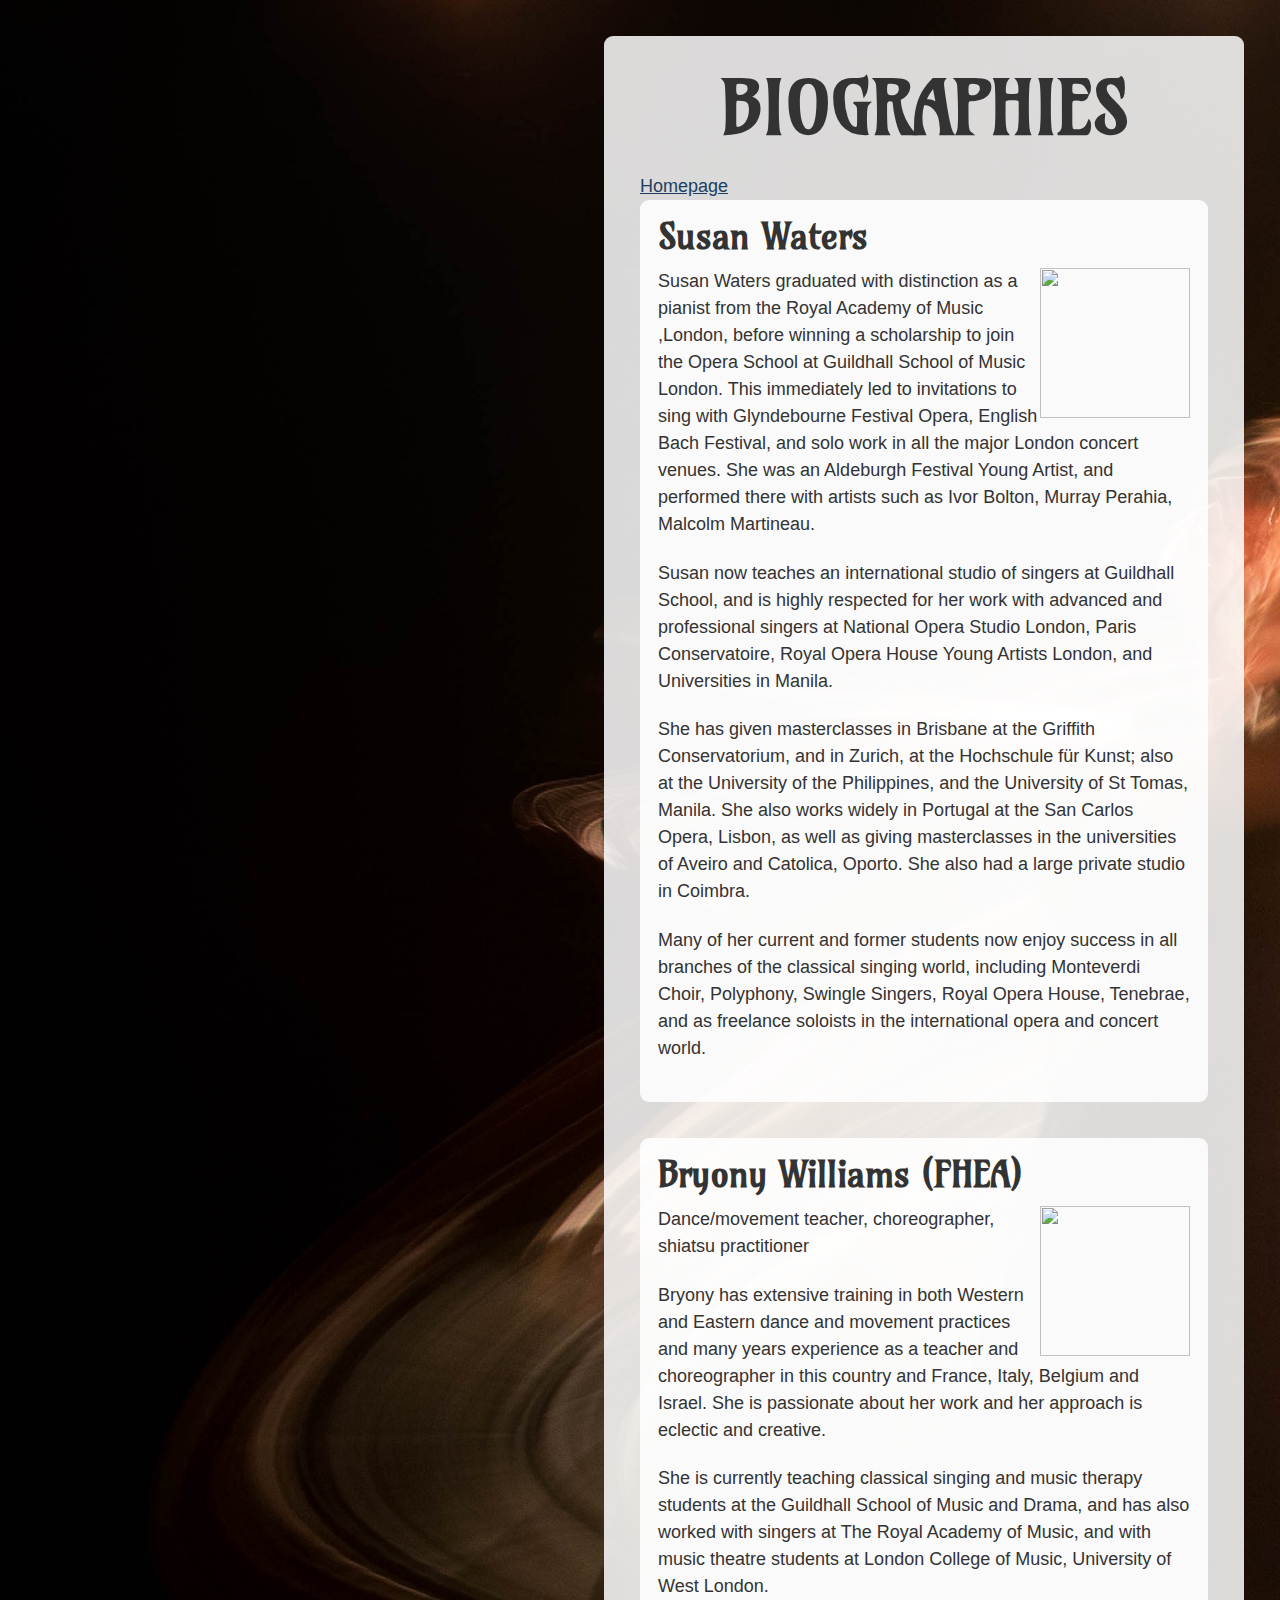
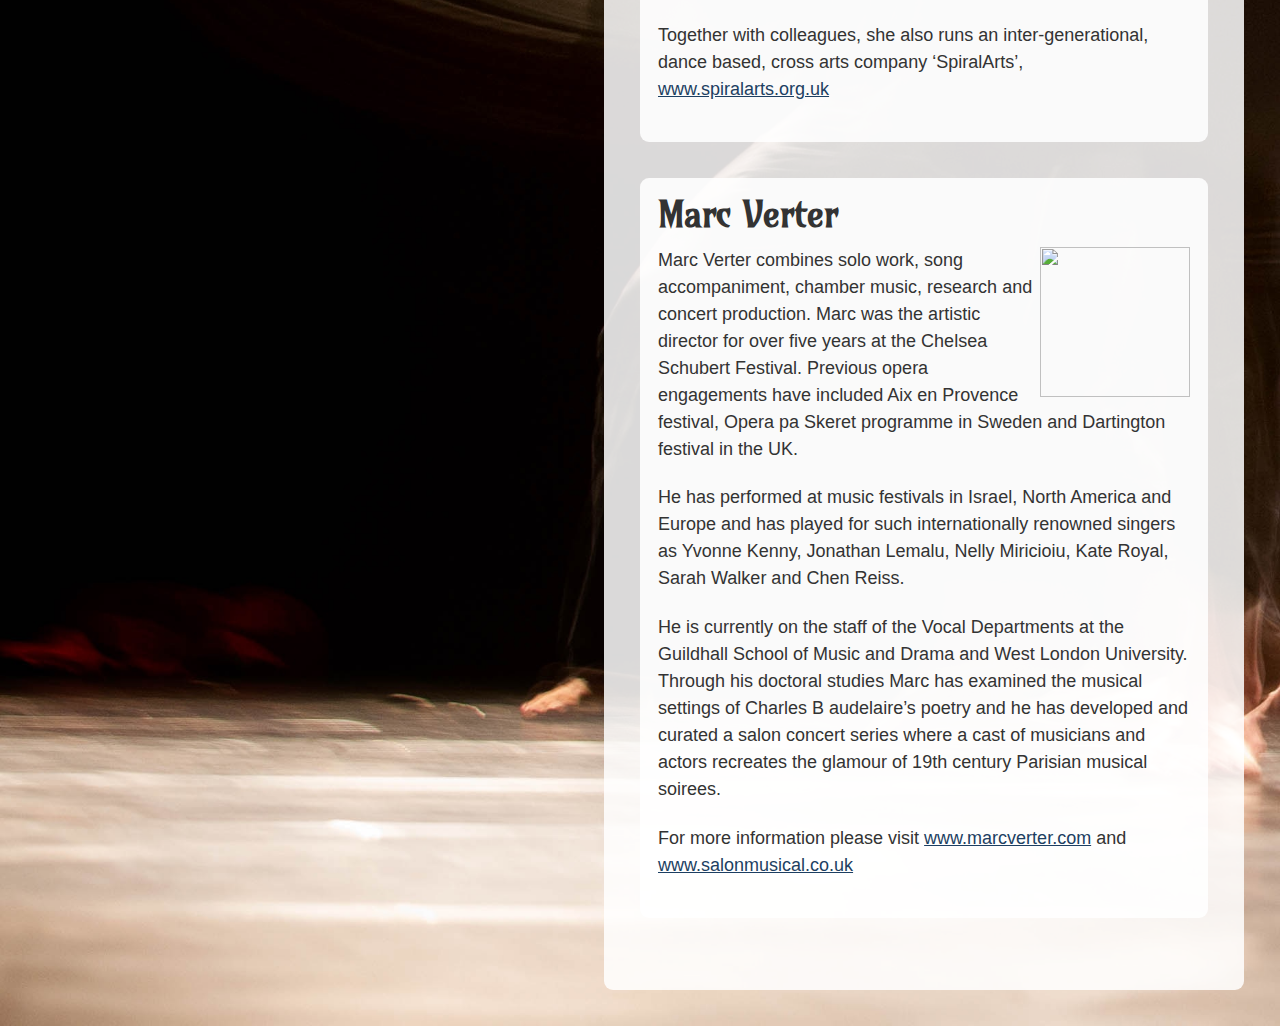
==== bios.html @ b61ed60d "Added bios page" ====
<!DOCTYPE html>
<html lang="en">
<head>
    <meta charset="UTF-8">
    <meta name="viewport" content="width=device-width, initial-scale=1.0">
    <meta http-equiv="X-UA-Compatible" content="ie=edge">
    <title>Voices in Motion</title>
    <link rel="stylesheet" href="styles.css">
    <link rel="stylesheet" href="https://cdnjs.cloudflare.com/ajax/libs/animate.css/3.7.2/animate.min.css">
    <link href="https://fonts.googleapis.com/css?family=Amarante&display=swap" rel="stylesheet">
</head>
<body>

    <div class="hero"></div> 

    <div class="wrap">

        <!-- <div class="hero"></div> -->

        <div class="invite">

        <h1 class="animated fadeInDown">BIOGRAPHIES</h1>

        <a href="index.html">Homepage</a>

        <div class="bio">
            <h2>Susan Waters</h2>
            <img src="#" width="150" height="150" class="float--right">
            <p>Susan Waters graduated with distinction as a pianist from  the Royal Academy of Music ,London, before winning a scholarship to join the Opera School at Guildhall School of Music London. This immediately led to invitations to sing with Glyndebourne Festival Opera, English Bach Festival, and solo work in all the major London concert venues. She was an Aldeburgh Festival Young Artist, and performed there with artists such as Ivor Bolton, Murray Perahia, Malcolm Martineau.</p>
            <p>Susan now teaches an international studio of singers at Guildhall School, and is highly respected for her work with advanced and professional singers  at National Opera Studio London, Paris Conservatoire, Royal Opera House Young Artists London, and Universities in Manila.</p>

            <p>She has given masterclasses in Brisbane at the Griffith Conservatorium, and in Zurich, at the Hochschule für Kunst; also at the University of the Philippines, and the  University of St Tomas, Manila. She also works widely in Portugal at the San Carlos Opera, Lisbon, as well as giving masterclasses in the universities of Aveiro and Catolica, Oporto. She also had a large private studio in Coimbra.</p>

            <p>Many of her current and former students now enjoy success in all branches of the classical singing world, including Monteverdi Choir, Polyphony, Swingle Singers, Royal Opera House, Tenebrae, and as freelance soloists in the international opera and concert world.
            </p>
        </div>

                <div class="bio">
            <h2>Bryony Williams (FHEA)</h2>
            <img src="#" width="150" height="150" class="float--right">
            <p>Dance/movement teacher, choreographer, shiatsu practitioner</p>

            <p>Bryony has extensive training in both Western and Eastern dance and movement practices and many years experience as a teacher and choreographer in this country and France, Italy, Belgium and Israel. She is passionate about her work and her approach is eclectic and creative.</p>
            <p>She is currently teaching classical singing and music therapy students at the Guildhall School of Music and Drama, and has also worked with singers at The Royal Academy of Music, and with music theatre students at London College of Music, University of West London.</p>
            <p>Together with colleagues, she also runs an inter-generational, dance based, cross arts company ‘SpiralArts’, <a href="www.spiralarts.org.uk">www.spiralarts.org.uk</a></p>
        </div>

        <div class="bio">
            <h2>Marc Verter</h2>
            <img src="#" width="150" height="150" class="float--right">
            <p>Marc Verter combines solo work, song accompaniment, chamber music, research and concert production. Marc was the
            artistic director for over five years at the Chelsea Schubert Festival. Previous opera engagements have included Aix en
            Provence festival, Opera pa Skeret programme in Sweden and Dartington festival in the UK.</p>
            <p>He has performed at music
            festivals in Israel, North America and Europe and has played for such internationally renowned singers as Yvonne Kenny,
            Jonathan Lemalu, Nelly Miricioiu, Kate Royal, Sarah Walker and Chen Reiss.</p>
            <p>He is currently on the staff of the Vocal
            Departments at the Guildhall School of Music and Drama and West London University. Through his doctoral studies Marc has
            examined the musical settings of Charles B audelaire’s poetry and he has developed and curated a salon concert series
            where a cast of musicians and actors recreates the glamour of 19th century Parisian musical soirees.</p>
            <p>For more
            information please visit <a href="www.marcverter.com">www.marcverter.com</a> and <a href="www.salonmusical.co.uk">www.salonmusical.co.uk</a></p>
        </div>

        </div>

</div>
    
</body>
</html>
---- styles.css ----
/* Reset shizz - cheers @hankchizljaw */

/* Box sizing rules */
*,
*::before,
*::after {
  box-sizing: border-box;
}

/* Remove default padding */
ul[class],
ol[class] {
  padding: 0;
}

/* Remove default margin */
body,
h1,
h2,
h3,
h4,
p,
ul[class],
ol[class],
li,
figure,
figcaption,
blockquote,
dl,
dd {
  margin: 0;
}

/* Set core body defaults */
body {
  min-height: 100vh;
  scroll-behavior: smooth;
  text-rendering: optimizeSpeed;
  line-height: 1.5;
  font-size: 18px;
}

/* Remove list styles on ul, ol elements with a class attribute */
ul[class],
ol[class] {
  list-style: none;
}

/* A elements that don't have a class get default styles */
a:not([class]) {
  text-decoration-skip-ink: auto;
}

/* Make images easier to work with */
img {
  max-width: 100%;
  display: block;
}

/* Natural flow and rhythm in articles by default */
article > * + * {
  margin-top: 1em;
}

/* Inherit fonts for inputs and buttons */
input,
button,
textarea,
select {
  font: inherit;
}

/* Remove all animations and transitions for people that prefer not to see them */
@media (prefers-reduced-motion: reduce) {
  * {
    animation-duration: 0.01ms !important;
    animation-iteration-count: 1 !important;
    transition-duration: 0.01ms !important;
    scroll-behavior: auto !important;
  }
}

/* End of reset */

body {
    font-family: -apple-system, BlinkMacSystemFont, "Segoe UI", Roboto, Helvetica, Arial, sans-serif, "Apple Color Emoji", "Segoe UI Emoji", "Segoe UI Symbol";
    color: #333;
    background: #000 url("img/ahmad-odeh-KHipnBn7sdY-unsplash.jpg");
    background-size: cover;
}

.wrap {
    display: flex;
    align-items: center;
    justify-content: flex-end;
}

/* .hero {
    background-image: url("img/ahmad-odeh-TK_WT3dl2tw-unsplash.jpg");
    background-size: cover;
    min-height: 50vh;
} */

.invite {
    width: 50vw;
    background: rgba(255,255,255,.85);
    border-radius: 9px;
    margin: 2em ;
    padding: 2em;
}

@media (max-width: 1200px) { 
  .invite {
    width: 98vw;
}
 }

 .bio {
   background: rgba(255,255,255,.85);
   padding: 1em;
   border-radius: 9px;
   margin-bottom: 2em;
 }
.invite h1 {
    font-family: "Amarante", -apple-system, BlinkMacSystemFont, "Segoe UI", Roboto, Helvetica, Arial, sans-serif, "Apple Color Emoji", "Segoe UI Emoji", "Segoe UI Symbol";
    font-size: 4em;
    text-align: center;
    margin-bottom: .4em;
    line-height: 1;
}

.invite h2 {
    font-family: "Amarante", -apple-system, BlinkMacSystemFont, "Segoe UI", Roboto, Helvetica, Arial, sans-serif, "Apple Color Emoji", "Segoe UI Emoji", "Segoe UI Symbol";
    font-size: 2em;
    margin-bottom: .4em;
    line-height: 1;
}

p {
    margin-bottom: 1.2em;
}

.lede {
    font-size: 1.2em;
    text-align: center;
}

.text--center {
  text-align: center;
}

a {
  text-decoration: underline;
  color: #1d3f62;
  transition: all 250ms ease-in-out;
}

a:hover {
  color: black;
}

h1.animated {
  animation-duration: 2s;

}

.float--right {
  float: right;
}
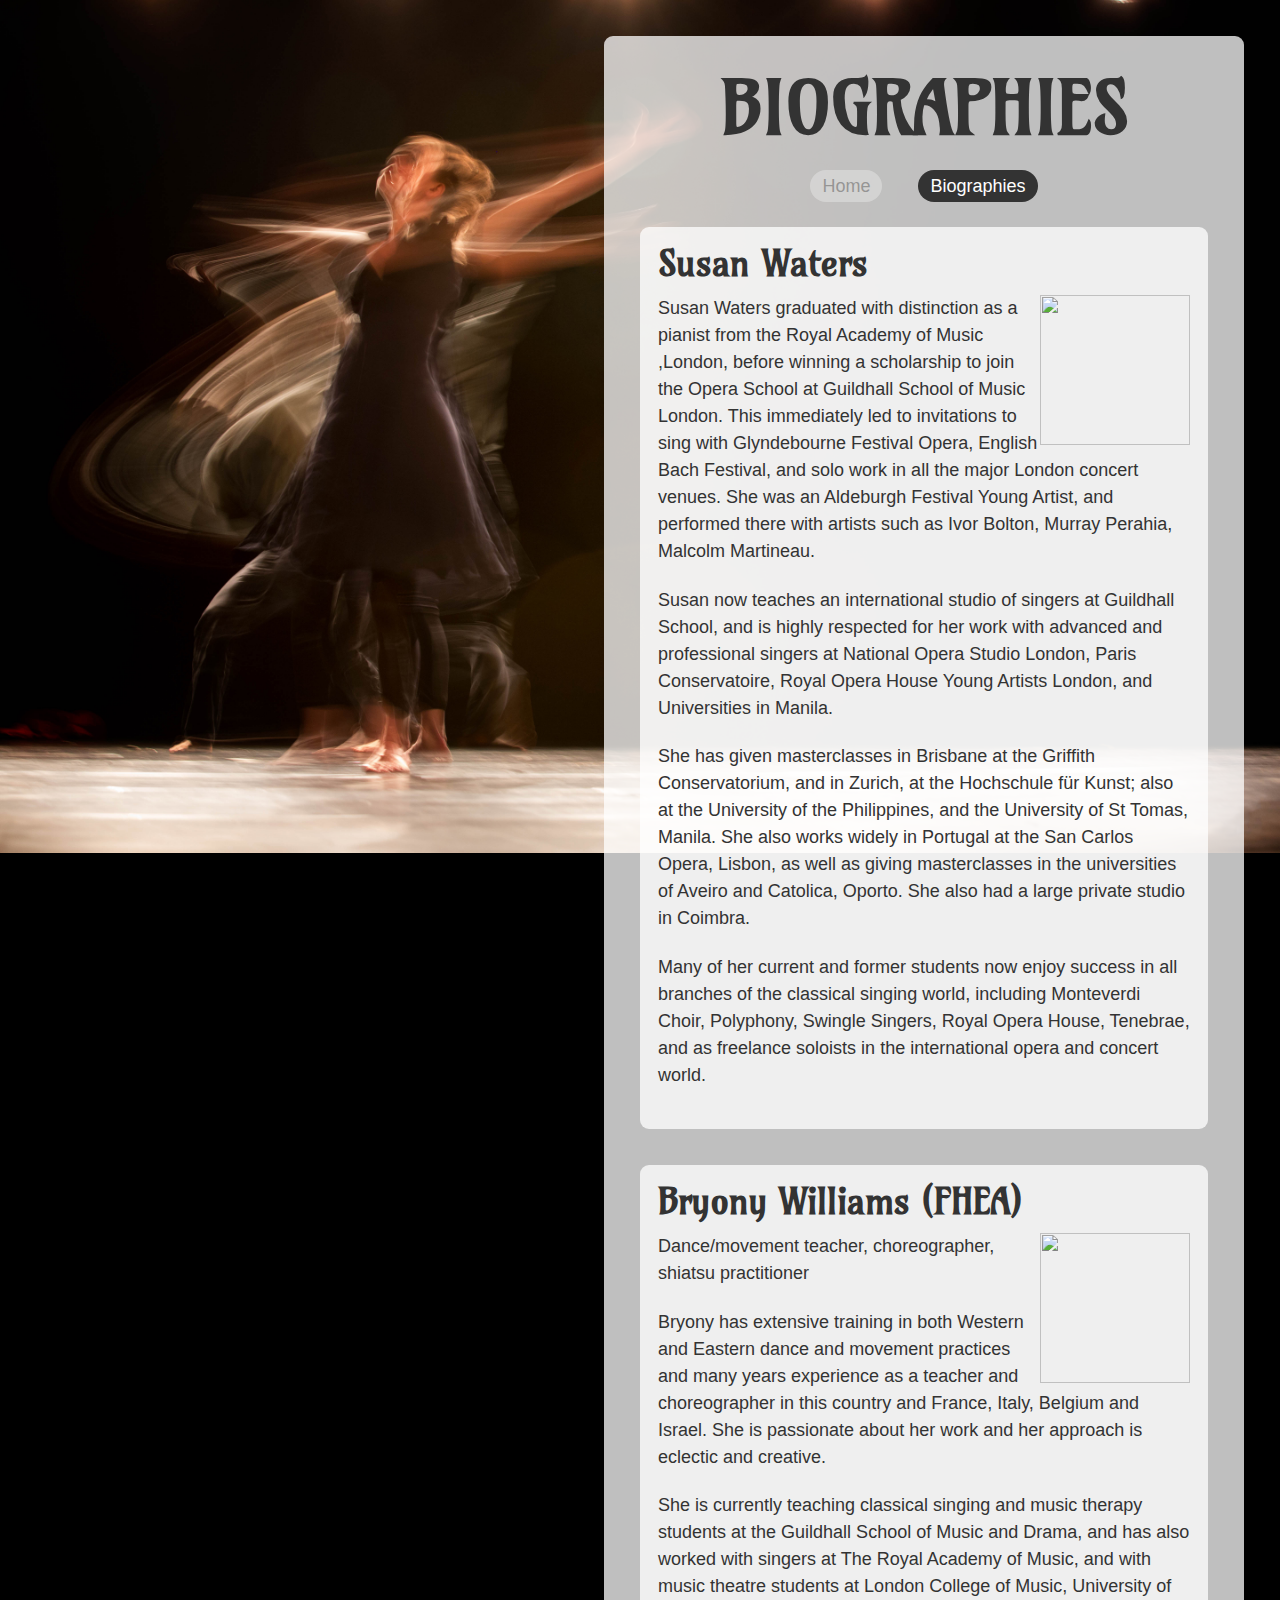
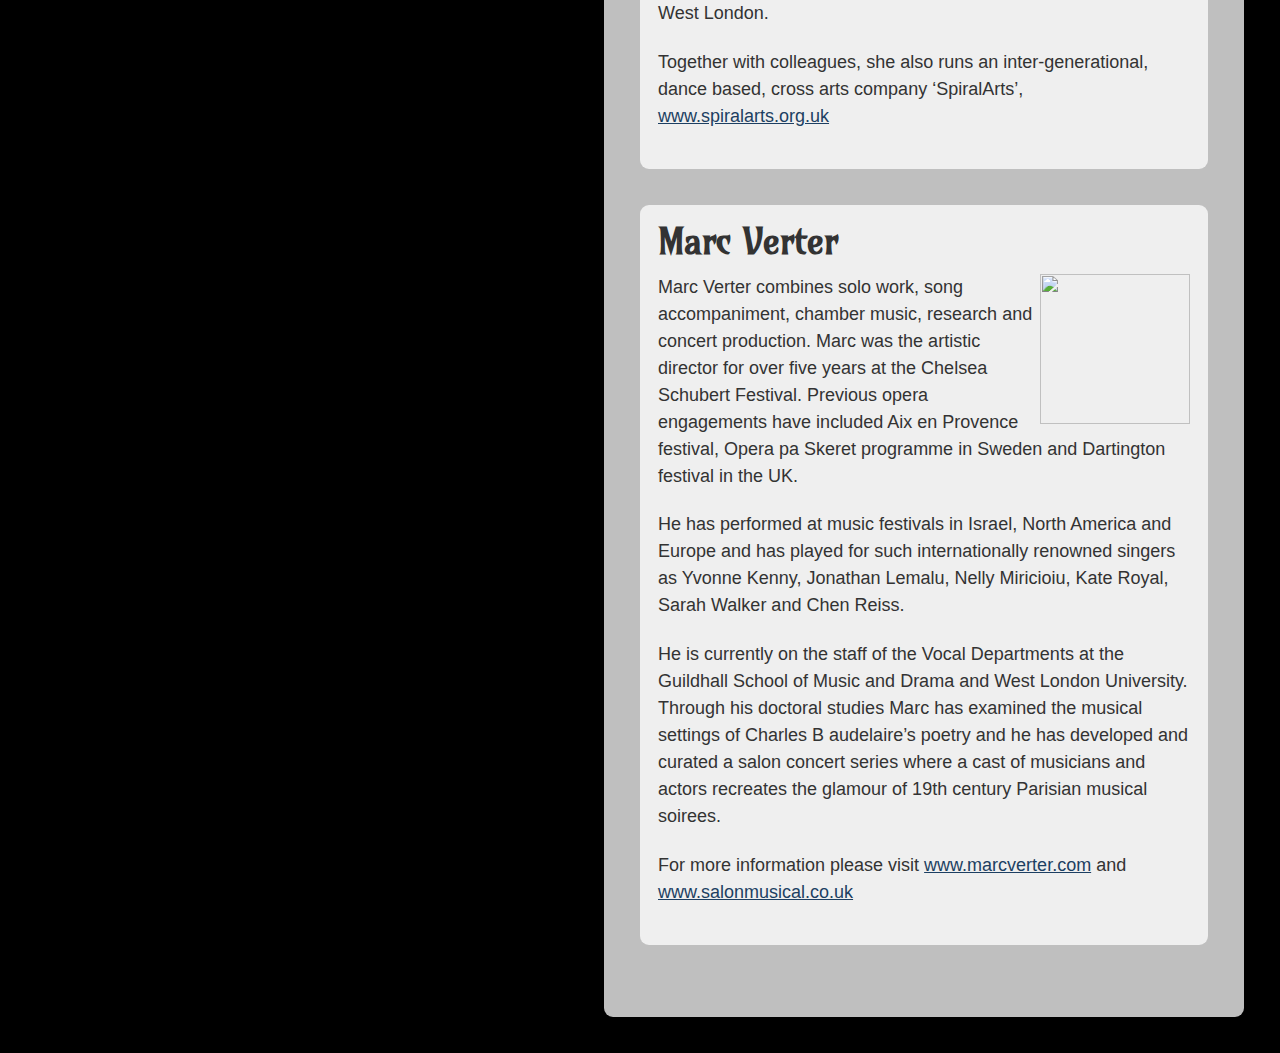
==== commit 85d26319: "Added in nav buttons" ====
--- a/bios.html
+++ b/bios.html
@@ -21,9 +21,12 @@
 
         <h1 class="animated fadeInDown">BIOGRAPHIES</h1>
 
-        <a href="index.html">Homepage</a>
+        <nav>
+            <div><a href="index.html" class="off">Home</a></div>
+            <div><a href="bios.html" class="on">Biographies</a></div>
+        </nav>
 
-        <div class="bio">
+        <div class="section">
             <h2>Susan Waters</h2>
             <img src="#" width="150" height="150" class="float--right">
             <p>Susan Waters graduated with distinction as a pianist from  the Royal Academy of Music ,London, before winning a scholarship to join the Opera School at Guildhall School of Music London. This immediately led to invitations to sing with Glyndebourne Festival Opera, English Bach Festival, and solo work in all the major London concert venues. She was an Aldeburgh Festival Young Artist, and performed there with artists such as Ivor Bolton, Murray Perahia, Malcolm Martineau.</p>
@@ -35,7 +38,7 @@
             </p>
         </div>
 
-                <div class="bio">
+                <div class="section">
             <h2>Bryony Williams (FHEA)</h2>
             <img src="#" width="150" height="150" class="float--right">
             <p>Dance/movement teacher, choreographer, shiatsu practitioner</p>
@@ -45,7 +48,7 @@
             <p>Together with colleagues, she also runs an inter-generational, dance based, cross arts company ‘SpiralArts’, <a href="www.spiralarts.org.uk">www.spiralarts.org.uk</a></p>
         </div>
 
-        <div class="bio">
+        <div class="section">
             <h2>Marc Verter</h2>
             <img src="#" width="150" height="150" class="float--right">
             <p>Marc Verter combines solo work, song accompaniment, chamber music, research and concert production. Marc was the
--- a/styles.css
+++ b/styles.css
@@ -86,7 +86,8 @@
     font-family: -apple-system, BlinkMacSystemFont, "Segoe UI", Roboto, Helvetica, Arial, sans-serif, "Apple Color Emoji", "Segoe UI Emoji", "Segoe UI Symbol";
     color: #333;
     background: #000 url("img/ahmad-odeh-KHipnBn7sdY-unsplash.jpg");
-    background-size: cover;
+    background-size: 100%;
+    background-repeat: no-repeat;
 }
 
 .wrap {
@@ -103,7 +104,7 @@
 
 .invite {
     width: 50vw;
-    background: rgba(255,255,255,.85);
+    background: rgba(255,255,255,.75);
     border-radius: 9px;
     margin: 2em ;
     padding: 2em;
@@ -115,8 +116,8 @@
 }
  }
 
- .bio {
-   background: rgba(255,255,255,.85);
+ .section {
+   background: rgba(255,255,255,.75);
    padding: 1em;
    border-radius: 9px;
    margin-bottom: 2em;
@@ -166,4 +167,35 @@
 
 .float--right {
   float: right;
+}
+
+.flush--bottom {
+  margin-bottom: 0;
+}
+
+nav {
+  display: flex;
+  flex-direction: row;
+  flex-grow: 1;
+  justify-content: center;
+  margin-bottom: 1.5em;
+}
+
+nav a {
+  text-decoration: none;
+  margin: 0 1em;
+}
+
+a.on {
+  padding: 6px 12px;
+  border-radius: 50px;
+  background: #333;
+  color: white;
+}
+a.off {
+  padding: 6px 12px;
+  border-radius: 50px;
+  background: white;
+  color: #333;
+  opacity: .3;
 }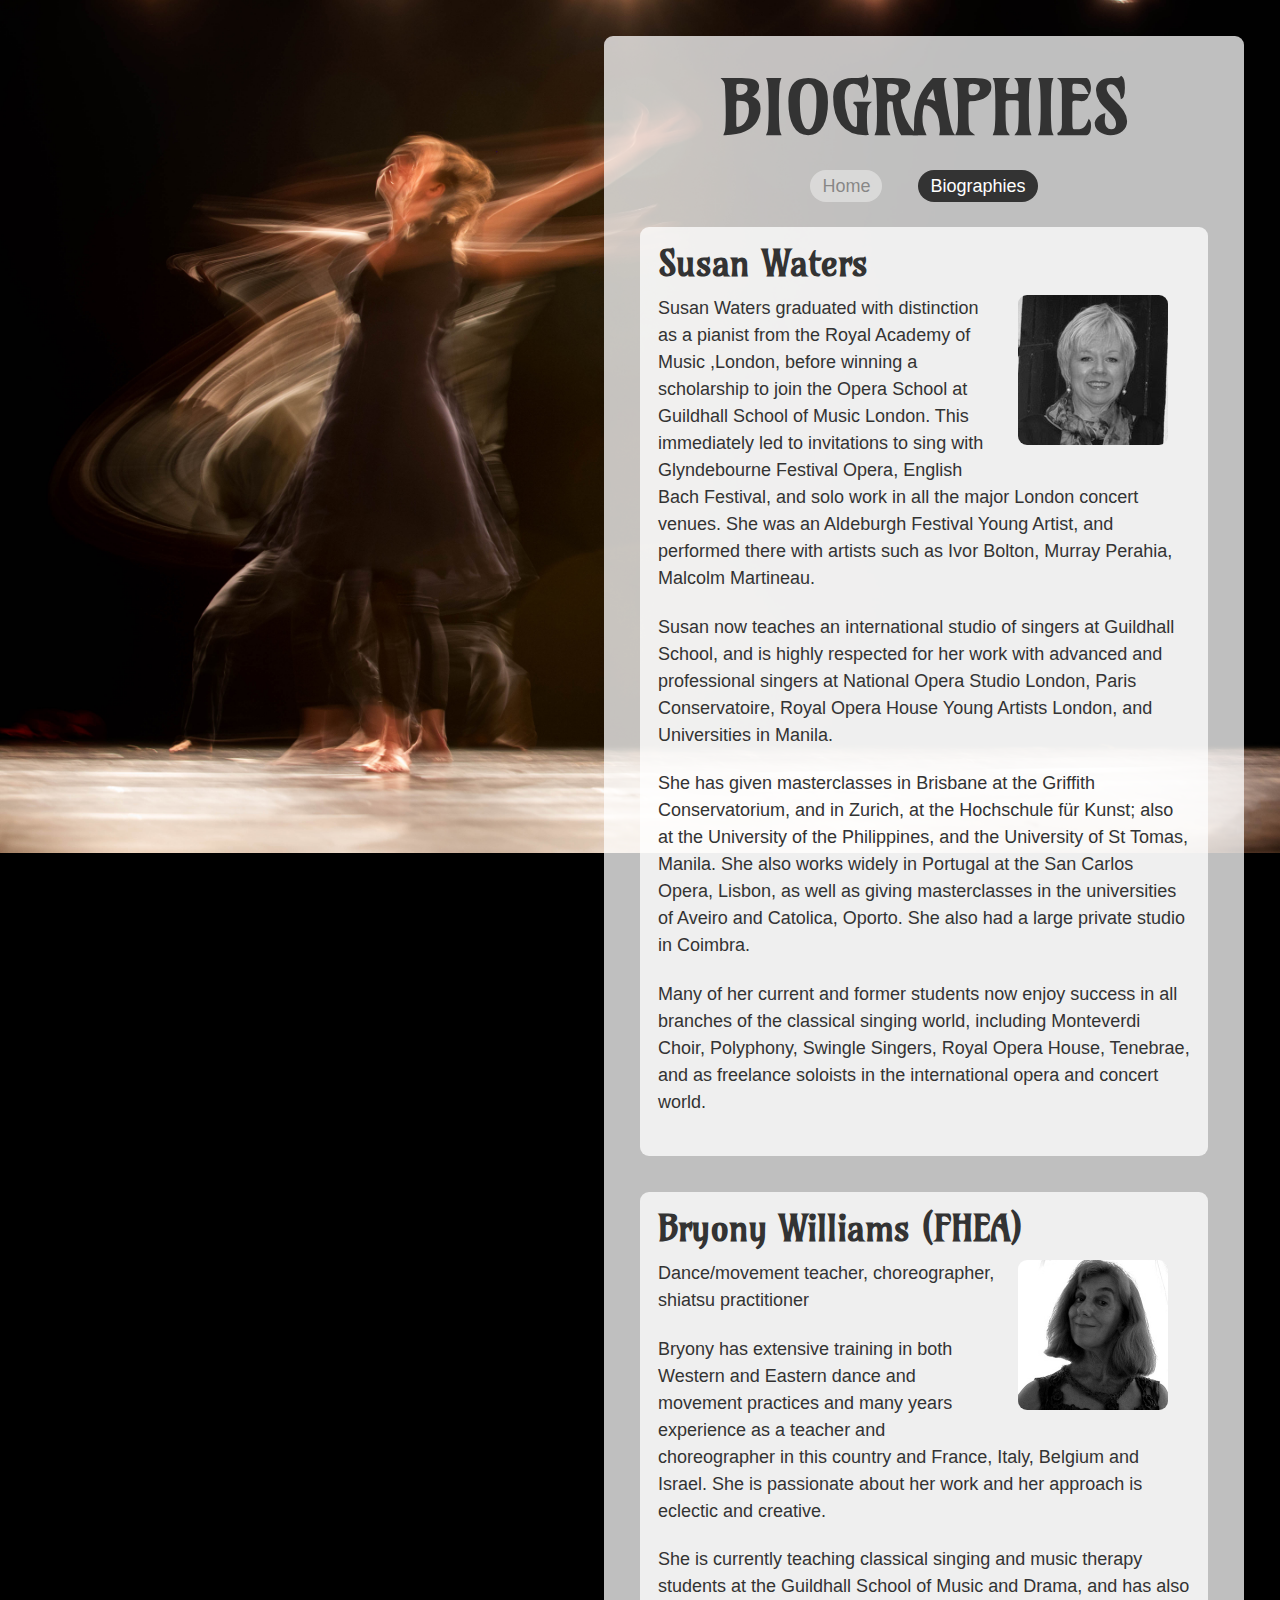
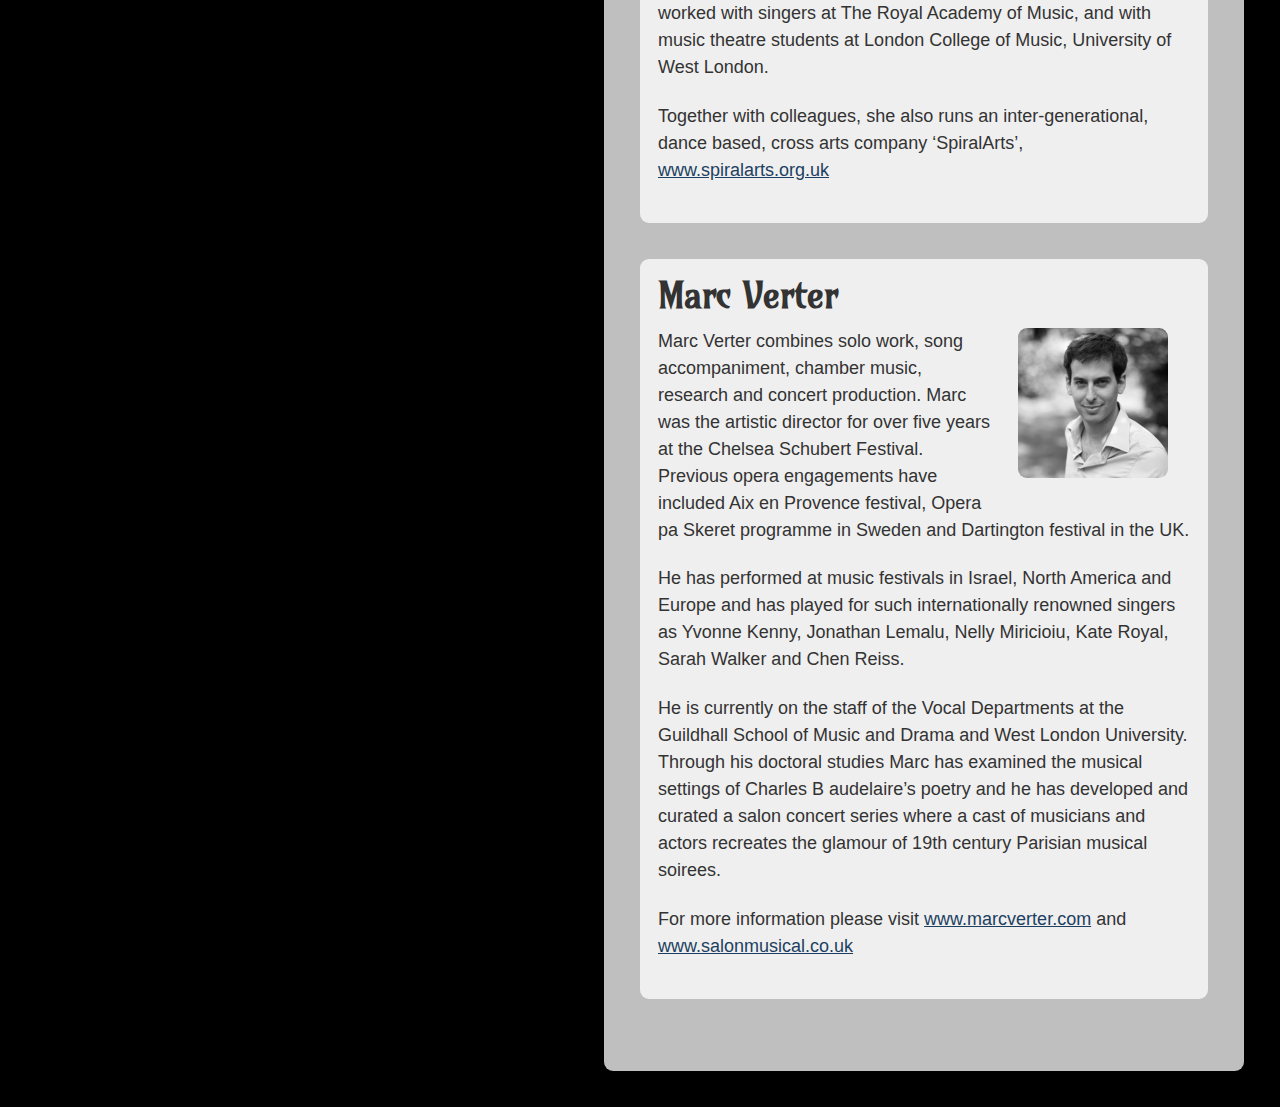
==== commit 4bfc3207: "Bio pics and style tweaks" ====
--- a/bios.html
+++ b/bios.html
@@ -28,7 +28,7 @@
 
         <div class="section">
             <h2>Susan Waters</h2>
-            <img src="#" width="150" height="150" class="float--right">
+            <img src="img/sue.png" width="150" height="150" class="float--right">
             <p>Susan Waters graduated with distinction as a pianist from  the Royal Academy of Music ,London, before winning a scholarship to join the Opera School at Guildhall School of Music London. This immediately led to invitations to sing with Glyndebourne Festival Opera, English Bach Festival, and solo work in all the major London concert venues. She was an Aldeburgh Festival Young Artist, and performed there with artists such as Ivor Bolton, Murray Perahia, Malcolm Martineau.</p>
             <p>Susan now teaches an international studio of singers at Guildhall School, and is highly respected for her work with advanced and professional singers  at National Opera Studio London, Paris Conservatoire, Royal Opera House Young Artists London, and Universities in Manila.</p>
 
@@ -40,7 +40,7 @@
 
                 <div class="section">
             <h2>Bryony Williams (FHEA)</h2>
-            <img src="#" width="150" height="150" class="float--right">
+            <img src="img/bryony.png" width="150" height="150" class="float--right">
             <p>Dance/movement teacher, choreographer, shiatsu practitioner</p>
 
             <p>Bryony has extensive training in both Western and Eastern dance and movement practices and many years experience as a teacher and choreographer in this country and France, Italy, Belgium and Israel. She is passionate about her work and her approach is eclectic and creative.</p>
@@ -50,7 +50,7 @@
 
         <div class="section">
             <h2>Marc Verter</h2>
-            <img src="#" width="150" height="150" class="float--right">
+            <img src="img/marc.png" width="150" height="150" class="float--right">
             <p>Marc Verter combines solo work, song accompaniment, chamber music, research and concert production. Marc was the
             artistic director for over five years at the Chelsea Schubert Festival. Previous opera engagements have included Aix en
             Provence festival, Opera pa Skeret programme in Sweden and Dartington festival in the UK.</p>
--- a/styles.css
+++ b/styles.css
@@ -122,6 +122,12 @@
    border-radius: 9px;
    margin-bottom: 2em;
  }
+
+ .section img {
+   margin: 0 1.2em 1.2em 1.2em;
+   border-radius: 9px;
+ }
+
 .invite h1 {
     font-family: "Amarante", -apple-system, BlinkMacSystemFont, "Segoe UI", Roboto, Helvetica, Arial, sans-serif, "Apple Color Emoji", "Segoe UI Emoji", "Segoe UI Symbol";
     font-size: 4em;
@@ -150,6 +156,10 @@
   text-align: center;
 }
 
+hr {
+  margin-bottom: 1.2em;
+}
+
 a {
   text-decoration: underline;
   color: #1d3f62;
@@ -197,5 +207,5 @@
   border-radius: 50px;
   background: white;
   color: #333;
-  opacity: .3;
+  opacity: .4;
 }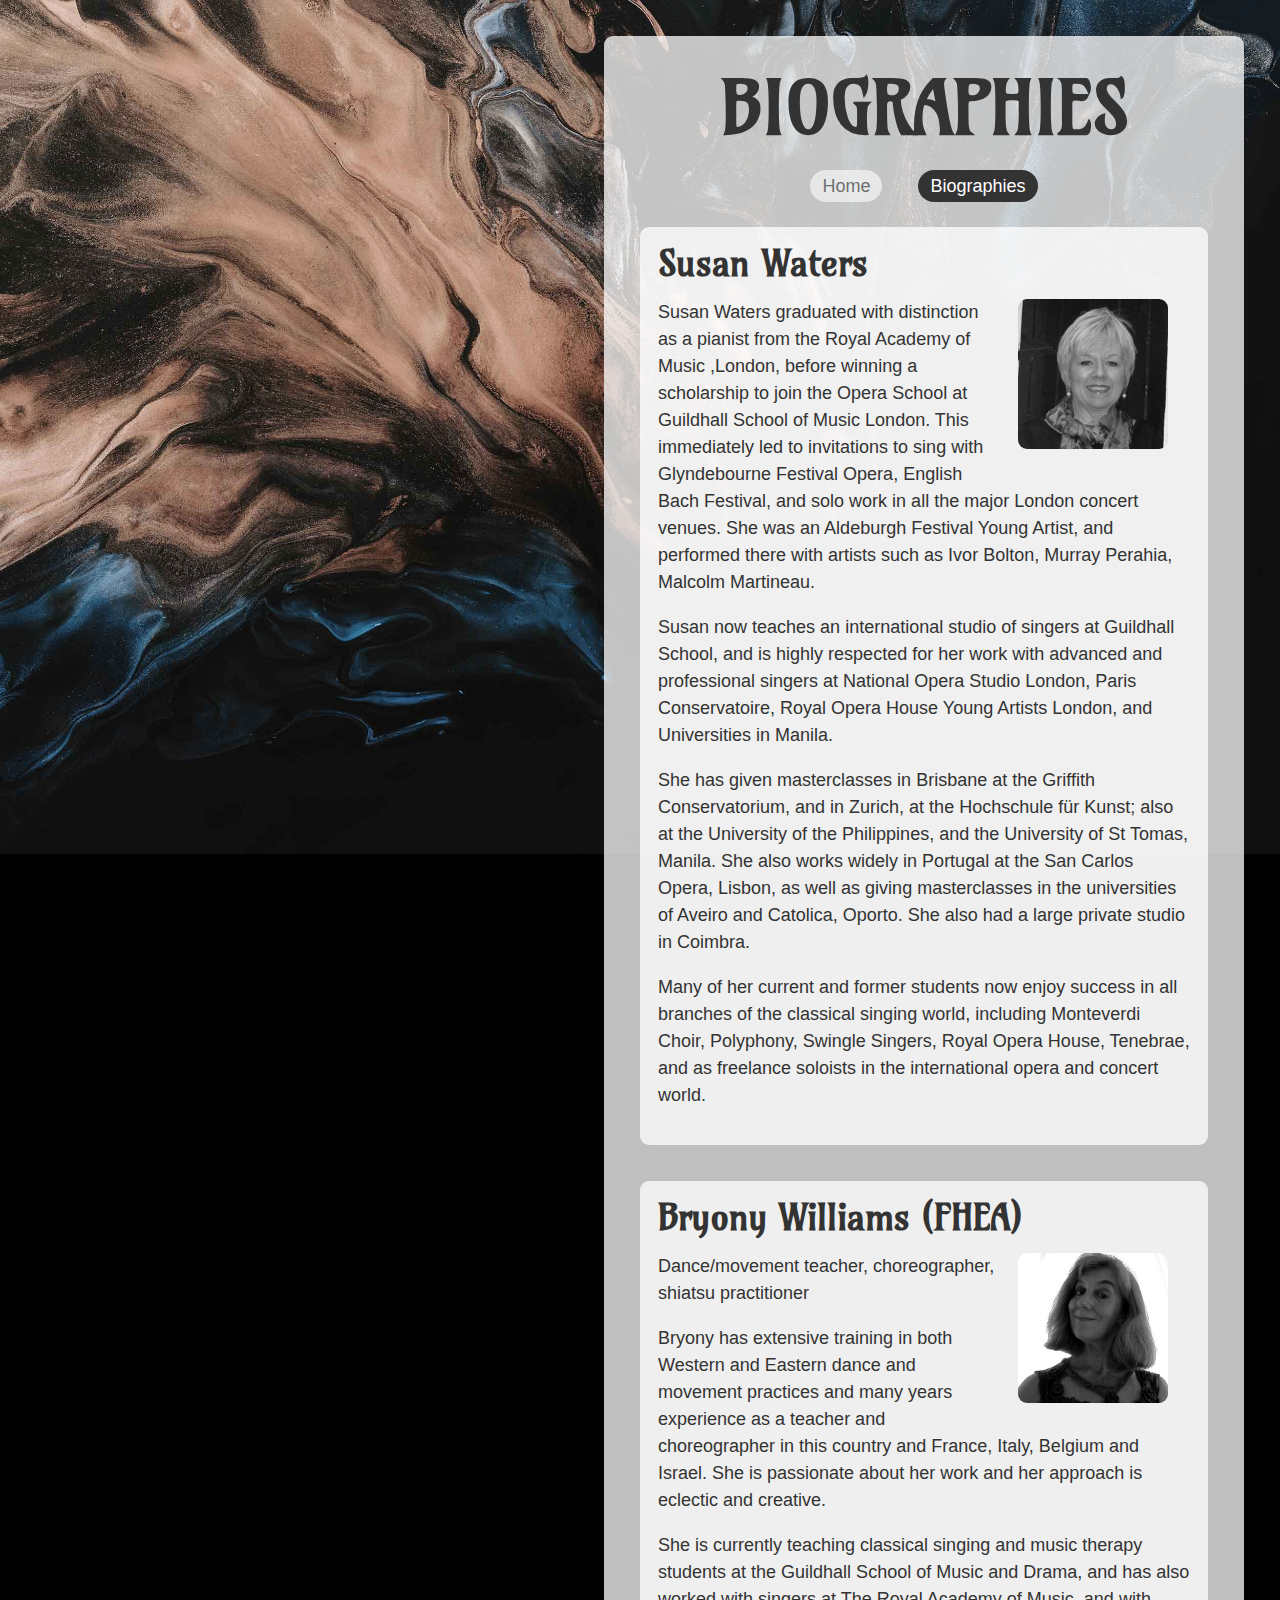
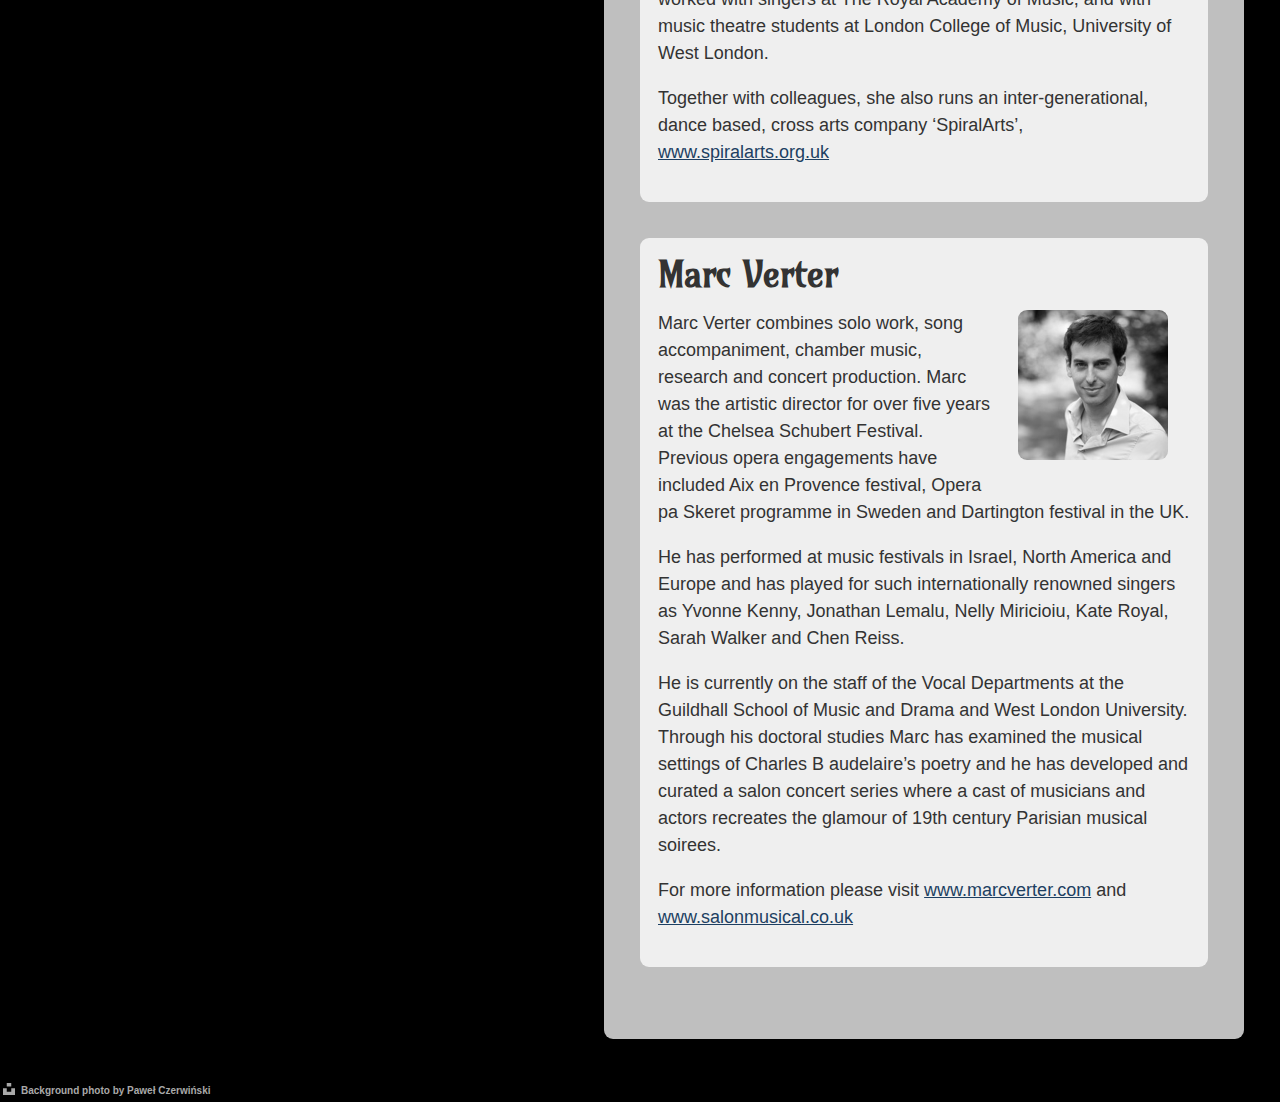
==== commit ffc31d26: "Another bg image, and photo credit" ====
--- a/bios.html
+++ b/bios.html
@@ -68,6 +68,17 @@
         </div>
 
 </div>
-    
+<footer>
+    <a style="background-color:black;color:#A9A9A9	;font-size:10px;font-weight:bold;line-height:1.2;display:inline-block;border-radius:3px"
+        href="https://unsplash.com/@pawel_czerwinski?utm_medium=referral&amp;utm_campaign=photographer-credit&amp;utm_content=creditBadge"
+        target="_blank" rel="noopener noreferrer"
+        title="Download free do whatever you want high-resolution photos from Paweł Czerwiński"><span
+            style="display:inline-block;padding:2px 3px"><svg xmlns="http://www.w3.org/2000/svg"
+                style="height:12px;width:auto;position:relative;vertical-align:middle;top:-2px;fill:#A9A9A9	"
+                viewBox="0 0 32 32">
+                <title>unsplash-logo</title>
+                <path d="M10 9V0h12v9H10zm12 5h10v18H0V14h10v9h12v-9z"></path>
+            </svg></span><span style="display:inline-block;padding:2px 3px">Background photo by Paweł Czerwiński</span></a>
+</footer>
 </body>
 </html>--- a/styles.css
+++ b/styles.css
@@ -85,7 +85,7 @@
 body {
     font-family: -apple-system, BlinkMacSystemFont, "Segoe UI", Roboto, Helvetica, Arial, sans-serif, "Apple Color Emoji", "Segoe UI Emoji", "Segoe UI Symbol";
     color: #333;
-    background: #000 url("img/ahmad-odeh-KHipnBn7sdY-unsplash.jpg");
+    background: #000 url("img/pawel-czerwinski-tMbQpdguDVQ-unsplash_faded.jpg");
     background-size: 100%;
     background-repeat: no-repeat;
 }
@@ -110,11 +110,7 @@
     padding: 2em;
 }
 
-@media (max-width: 1200px) { 
-  .invite {
-    width: 98vw;
-}
- }
+
 
  .section {
    background: rgba(255,255,255,.75);
@@ -139,18 +135,18 @@
 .invite h2 {
     font-family: "Amarante", -apple-system, BlinkMacSystemFont, "Segoe UI", Roboto, Helvetica, Arial, sans-serif, "Apple Color Emoji", "Segoe UI Emoji", "Segoe UI Symbol";
     font-size: 2em;
-    margin-bottom: .4em;
+    margin-bottom: .5em;
     line-height: 1;
 }
 
 p {
-    margin-bottom: 1.2em;
-}
-
-.lede {
-    font-size: 1.2em;
+    margin-bottom: 1em;
+}
+
+/* .lede {
+    font-size: 1.1em;
     text-align: center;
-}
+} */
 
 .text--center {
   text-align: center;
@@ -177,6 +173,10 @@
 
 .float--right {
   float: right;
+}
+
+.weight--bold {
+  font-weight: bold;
 }
 
 .flush--bottom {
@@ -207,5 +207,23 @@
   border-radius: 50px;
   background: white;
   color: #333;
-  opacity: .4;
-}+  opacity: .6;
+}
+
+@media (max-width: 960px) { 
+  .invite {
+    width: 98vw;
+}
+ }
+
+ @media (max-width: 600px) { 
+  .invite {
+    margin: 1em;
+}
+  .invite h1 {
+    font-size: 2.6em;
+  }
+  .invite h2 {
+    font-size: 1.3em;
+  }
+ }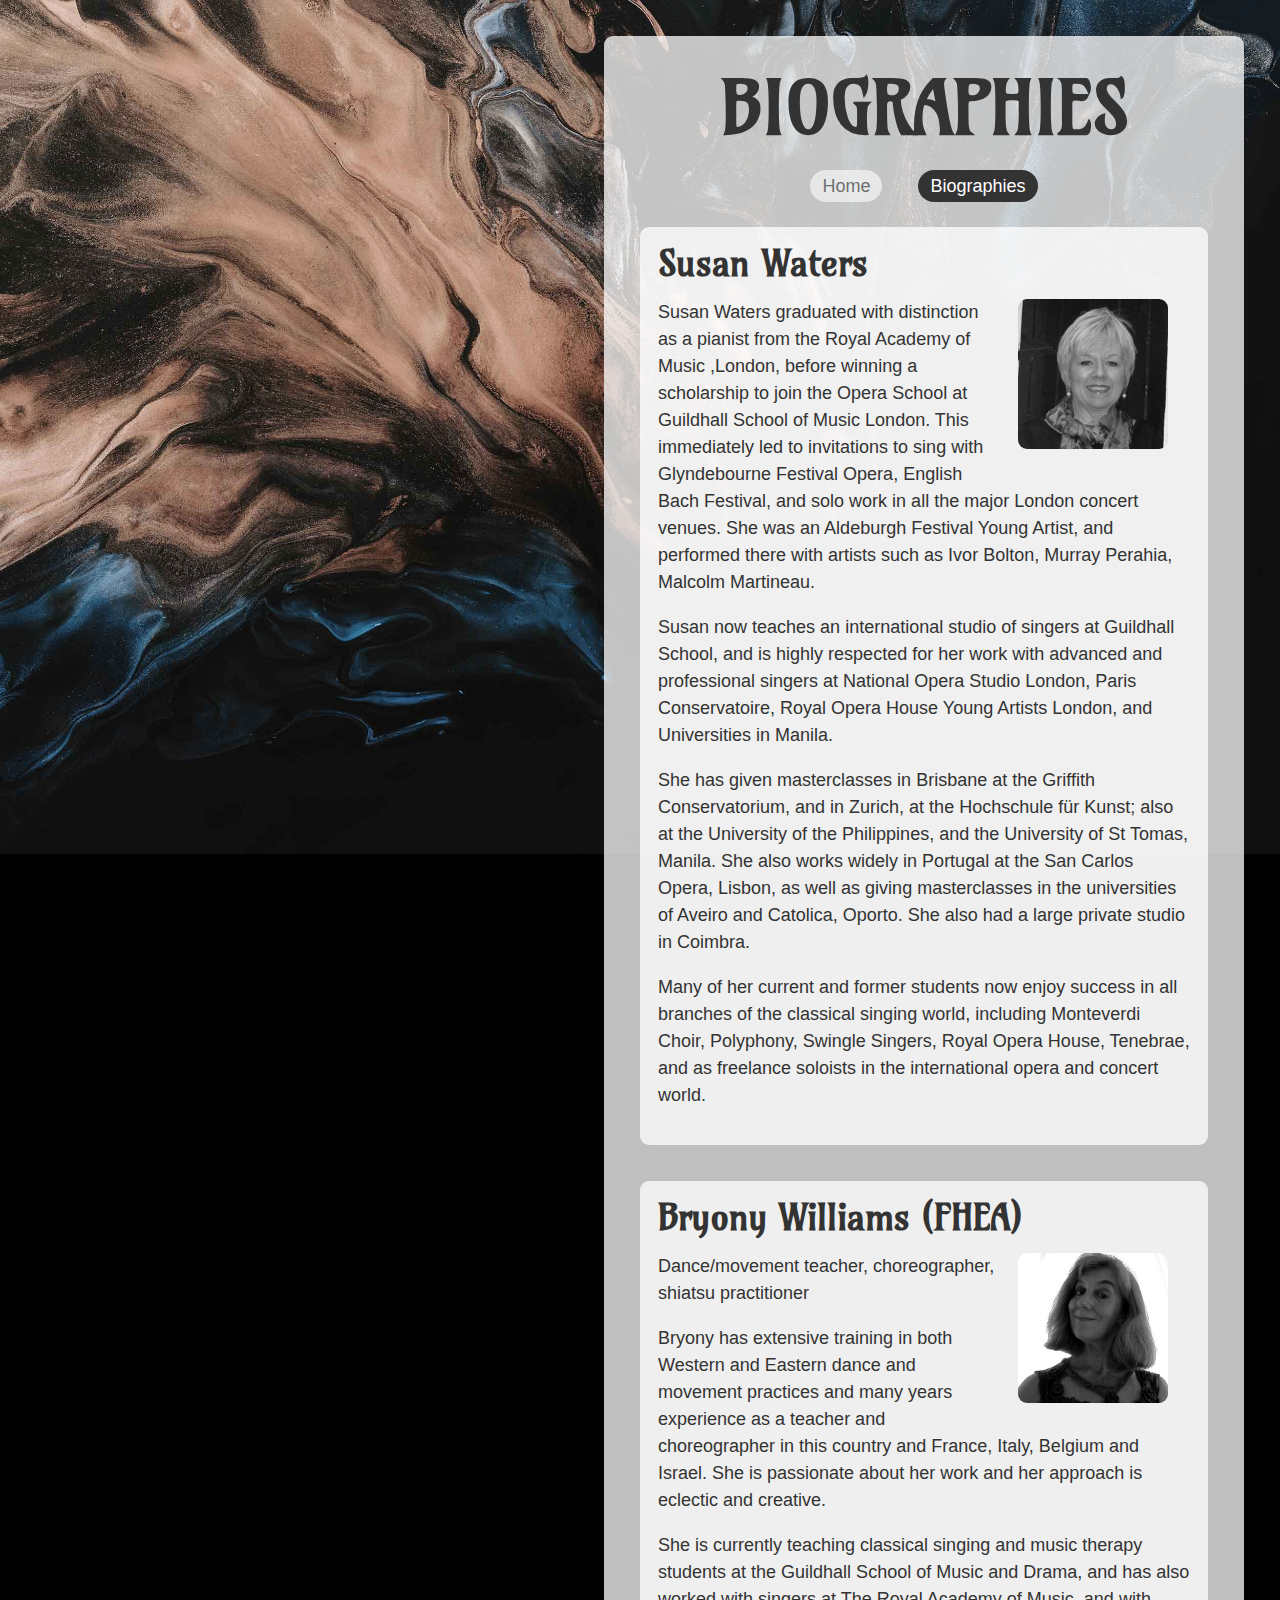
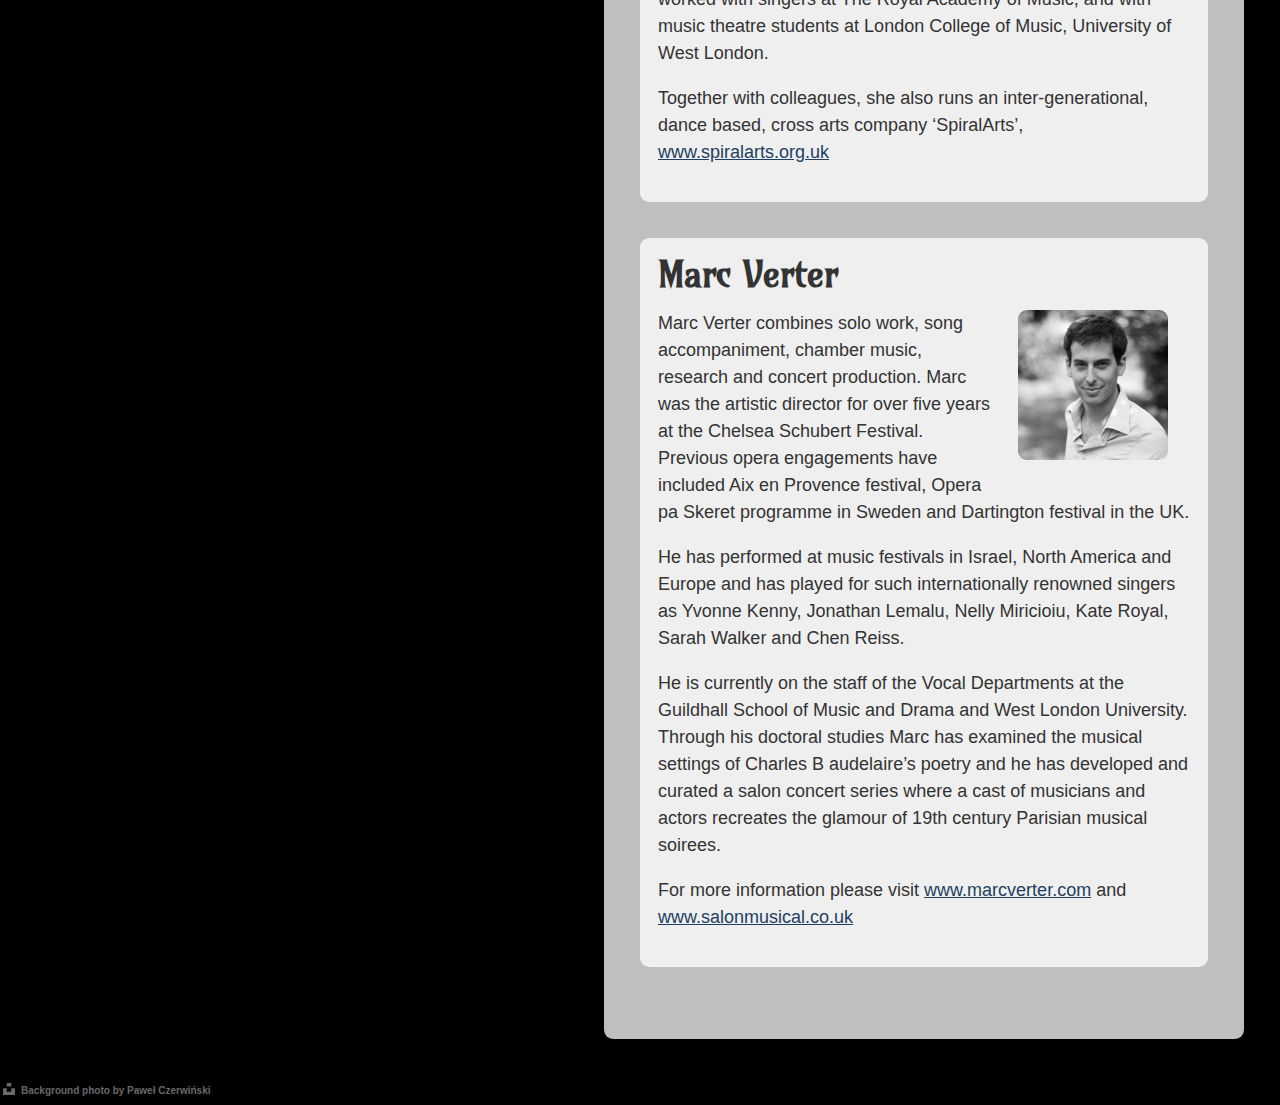
==== commit aadca4e3: "Tweaked photo credit" ====
--- a/bios.html
+++ b/bios.html
@@ -69,12 +69,12 @@
 
 </div>
 <footer>
-    <a style="background-color:black;color:#A9A9A9	;font-size:10px;font-weight:bold;line-height:1.2;display:inline-block;border-radius:3px"
+    <a style="background-color:black;color:#696969	;font-size:10px;font-weight:bold;line-height:1.2;display:inline-block;border-radius:3px; padding-bottom: 6px;"
         href="https://unsplash.com/@pawel_czerwinski?utm_medium=referral&amp;utm_campaign=photographer-credit&amp;utm_content=creditBadge"
         target="_blank" rel="noopener noreferrer"
         title="Download free do whatever you want high-resolution photos from Paweł Czerwiński"><span
             style="display:inline-block;padding:2px 3px"><svg xmlns="http://www.w3.org/2000/svg"
-                style="height:12px;width:auto;position:relative;vertical-align:middle;top:-2px;fill:#A9A9A9	"
+                style="height:12px;width:auto;position:relative;vertical-align:middle;top:-2px;fill:#696969	"
                 viewBox="0 0 32 32">
                 <title>unsplash-logo</title>
                 <path d="M10 9V0h12v9H10zm12 5h10v18H0V14h10v9h12v-9z"></path>
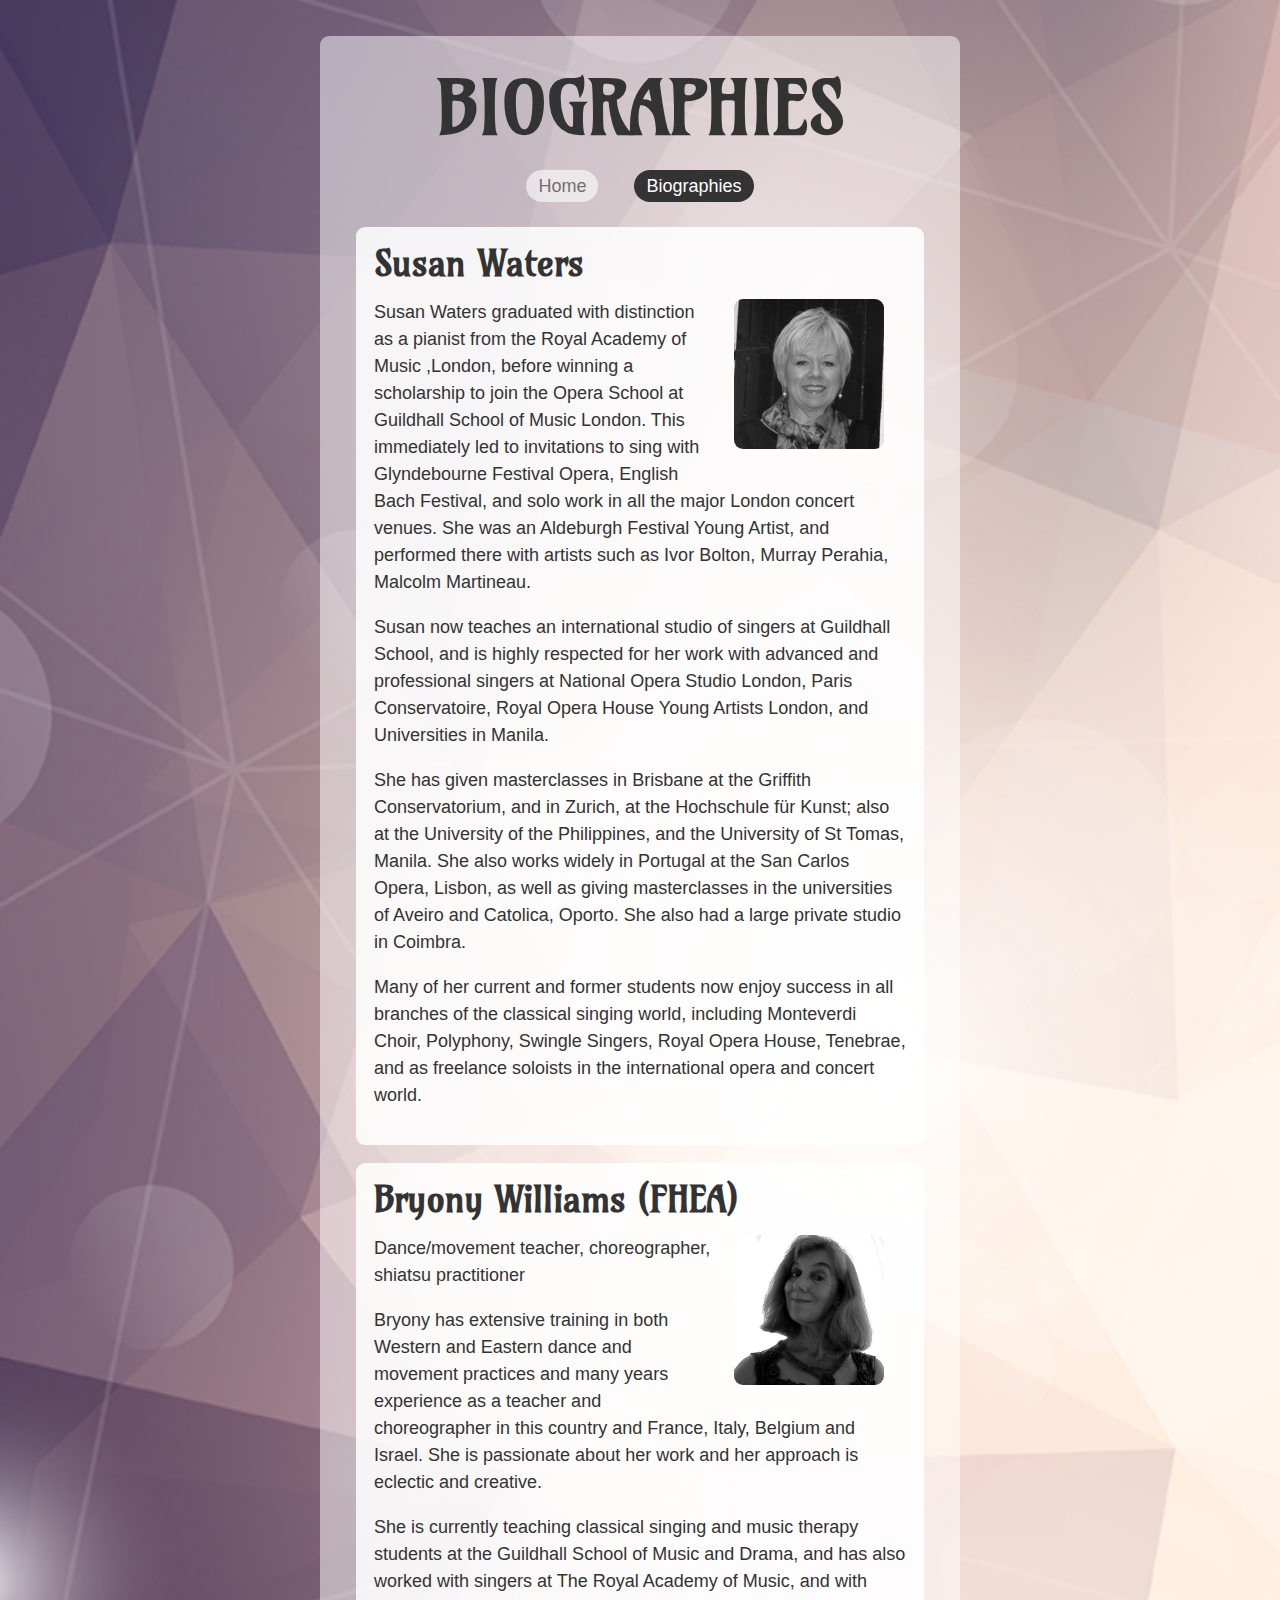
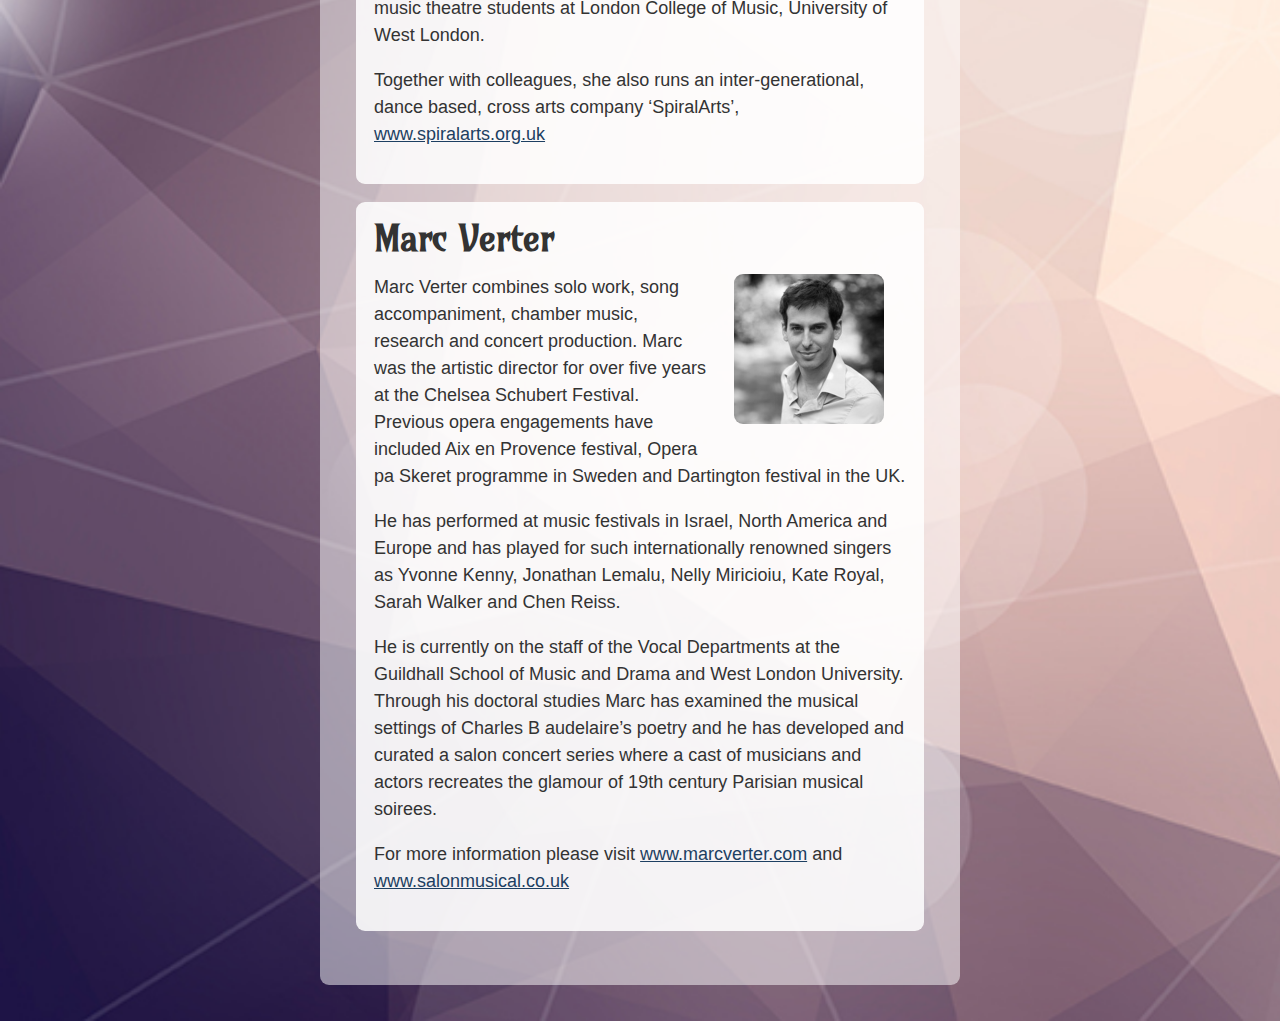
==== commit 26876a34: "New background, animated divider image, other tweaks" ====
--- a/bios.html
+++ b/bios.html
@@ -68,7 +68,7 @@
         </div>
 
 </div>
-<footer>
+<!-- <footer>
     <a style="background-color:black;color:#696969	;font-size:10px;font-weight:bold;line-height:1.2;display:inline-block;border-radius:3px; padding-bottom: 6px;"
         href="https://unsplash.com/@pawel_czerwinski?utm_medium=referral&amp;utm_campaign=photographer-credit&amp;utm_content=creditBadge"
         target="_blank" rel="noopener noreferrer"
@@ -79,6 +79,6 @@
                 <title>unsplash-logo</title>
                 <path d="M10 9V0h12v9H10zm12 5h10v18H0V14h10v9h12v-9z"></path>
             </svg></span><span style="display:inline-block;padding:2px 3px">Background photo by Paweł Czerwiński</span></a>
-</footer>
+</footer> -->
 </body>
 </html>--- a/styles.css
+++ b/styles.css
@@ -85,9 +85,19 @@
 body {
     font-family: -apple-system, BlinkMacSystemFont, "Segoe UI", Roboto, Helvetica, Arial, sans-serif, "Apple Color Emoji", "Segoe UI Emoji", "Segoe UI Symbol";
     color: #333;
-    background: #000 url("img/pawel-czerwinski-tMbQpdguDVQ-unsplash_faded.jpg");
-    background-size: 100%;
-    background-repeat: no-repeat;
+     background: #000 url("img/3068.jpg");
+    background-size: cover;
+    background-repeat: no-repeat; 
+    /* background: linear-gradient(128deg, #1A2980, #79CBCA, #E684AE);
+    background-size: 200% 200%;
+    animation: bgAnimation 30s ease 1;
+    animation-fill-mode: forwards; */
+}
+
+@keyframes bgAnimation {
+    0%{background-position:5% 0%}
+    50%{background-position:46% 50%}
+    100%{background-position:96% 100%}
 }
 
 .wrap {
@@ -104,19 +114,29 @@
 
 .invite {
     width: 50vw;
-    background: rgba(255,255,255,.75);
+    background: rgba(255,255,255,.5);
     border-radius: 9px;
-    margin: 2em ;
+    margin: 2em auto;
     padding: 2em;
-}
-
-
+    /* background-image: url("img/circles.svg");
+    background-position: center 1%;
+    background-size: 66%;
+    background-repeat: no-repeat; */
+}
+
+.divider {
+  width: 33%;
+  margin: 0 auto;
+  opacity: .5;
+  margin-bottom: 1em;
+  /* filter: blur(.5px); */
+}
 
  .section {
-   background: rgba(255,255,255,.75);
+   background: rgba(255,255,255,.85);
    padding: 1em;
    border-radius: 9px;
-   margin-bottom: 2em;
+   margin-bottom: 1em;
  }
 
  .section img {
@@ -169,6 +189,46 @@
 h1.animated {
   animation-duration: 2s;
 
+}
+
+.animated.a {
+  animation-duration: .75s;
+  animation-delay: 200ms;
+}
+
+.animated.b {
+  animation-duration: .75s;
+  animation-delay: 400ms;
+}
+
+.animated.c {
+  animation-duration: .75s;
+  animation-delay: 600ms;
+}
+
+.animated.d {
+  animation-duration: .75s;
+  animation-delay: 800ms;
+}
+
+.animated.e {
+  animation-duration: .75s;
+  animation-delay: 1000ms;
+}
+
+.animated.f {
+  animation-duration: .75s;
+  animation-delay: 1200ms;
+}
+
+.animated.g {
+  animation-duration: .75s;
+  animation-delay: 1400ms;
+}
+
+.animated.h {
+  animation-duration: .75s;
+  animation-delay: 1800ms;
 }
 
 .float--right {
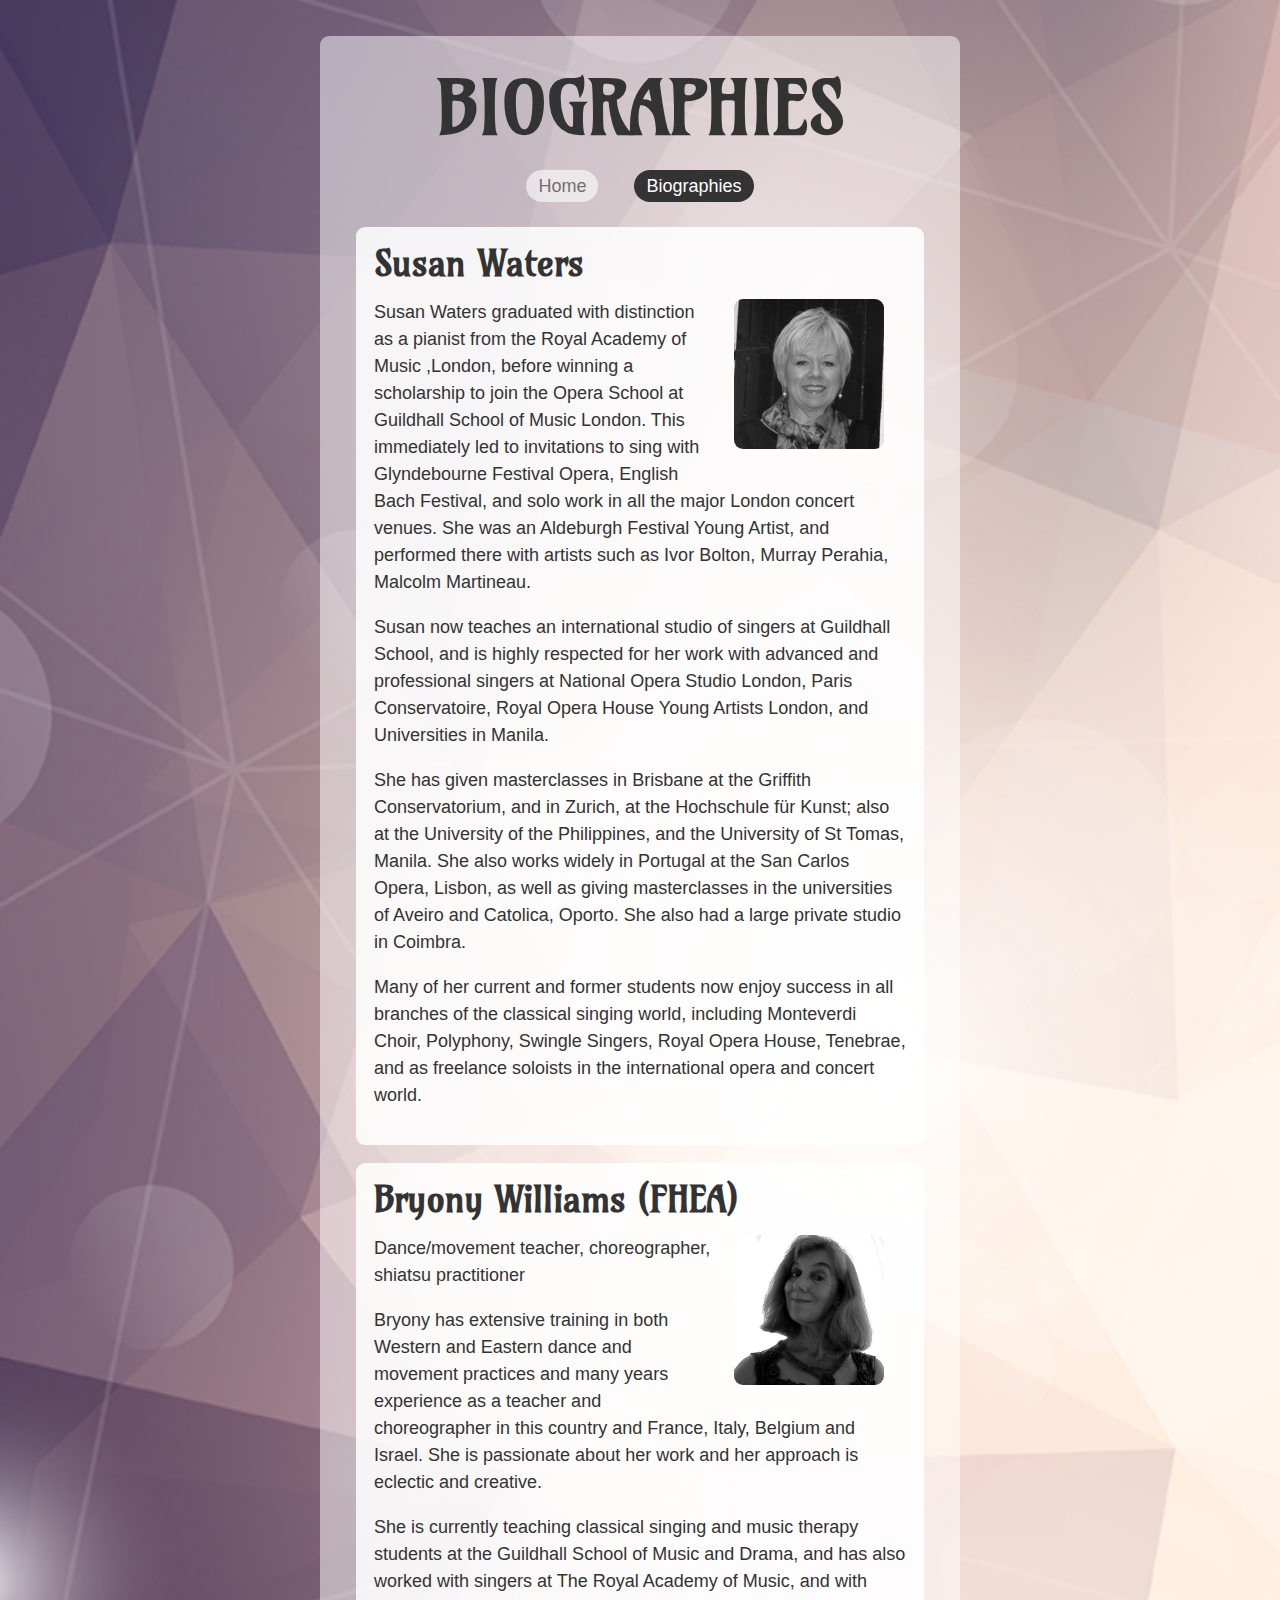
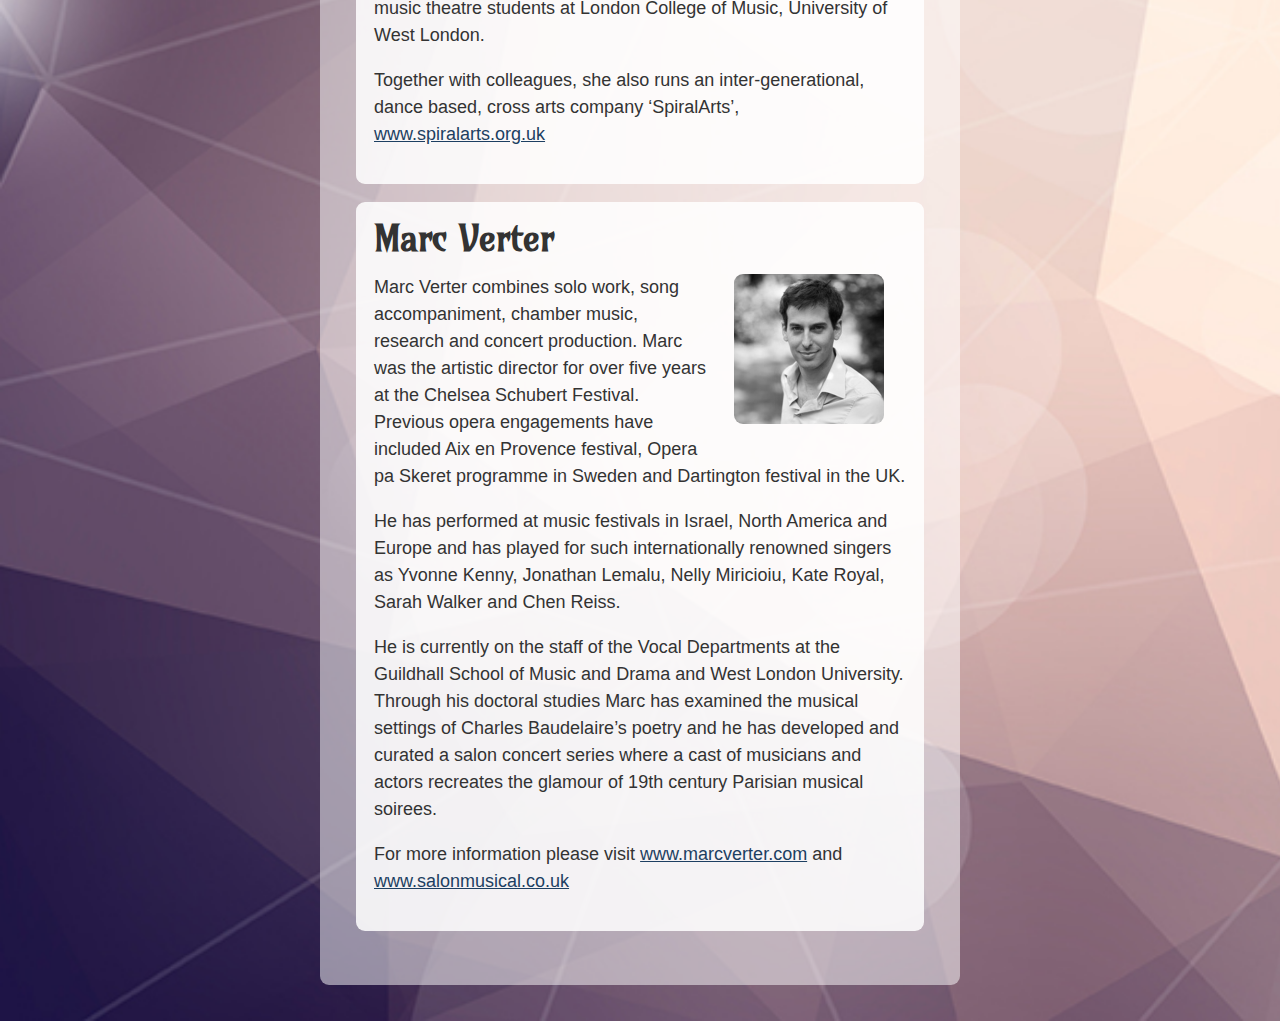
==== commit 0d5352a7: "Removed errant space" ====
--- a/bios.html
+++ b/bios.html
@@ -5,7 +5,7 @@
     <meta name="viewport" content="width=device-width, initial-scale=1.0">
     <meta http-equiv="X-UA-Compatible" content="ie=edge">
     <title>Voices in Motion</title>
-    <link rel="stylesheet" href="styles.css">
+    <link rel="stylesheet" href="styles001.css">
     <link rel="stylesheet" href="https://cdnjs.cloudflare.com/ajax/libs/animate.css/3.7.2/animate.min.css">
     <link href="https://fonts.googleapis.com/css?family=Amarante&display=swap" rel="stylesheet">
 </head>
@@ -59,7 +59,7 @@
             Jonathan Lemalu, Nelly Miricioiu, Kate Royal, Sarah Walker and Chen Reiss.</p>
             <p>He is currently on the staff of the Vocal
             Departments at the Guildhall School of Music and Drama and West London University. Through his doctoral studies Marc has
-            examined the musical settings of Charles B audelaire’s poetry and he has developed and curated a salon concert series
+            examined the musical settings of Charles Baudelaire’s poetry and he has developed and curated a salon concert series
             where a cast of musicians and actors recreates the glamour of 19th century Parisian musical soirees.</p>
             <p>For more
             information please visit <a href="www.marcverter.com">www.marcverter.com</a> and <a href="www.salonmusical.co.uk">www.salonmusical.co.uk</a></p>
--- a/styles001.css
+++ b/styles001.css
@@ -0,0 +1,289 @@
+/* Reset shizz - cheers @hankchizljaw */
+
+/* Box sizing rules */
+*,
+*::before,
+*::after {
+  box-sizing: border-box;
+}
+
+/* Remove default padding */
+ul[class],
+ol[class] {
+  padding: 0;
+}
+
+/* Remove default margin */
+body,
+h1,
+h2,
+h3,
+h4,
+p,
+ul[class],
+ol[class],
+li,
+figure,
+figcaption,
+blockquote,
+dl,
+dd {
+  margin: 0;
+}
+
+/* Set core body defaults */
+body {
+  min-height: 100vh;
+  scroll-behavior: smooth;
+  text-rendering: optimizeSpeed;
+  line-height: 1.5;
+  font-size: 18px;
+}
+
+/* Remove list styles on ul, ol elements with a class attribute */
+ul[class],
+ol[class] {
+  list-style: none;
+}
+
+/* A elements that don't have a class get default styles */
+a:not([class]) {
+  text-decoration-skip-ink: auto;
+}
+
+/* Make images easier to work with */
+img {
+  max-width: 100%;
+  display: block;
+}
+
+/* Natural flow and rhythm in articles by default */
+article > * + * {
+  margin-top: 1em;
+}
+
+/* Inherit fonts for inputs and buttons */
+input,
+button,
+textarea,
+select {
+  font: inherit;
+}
+
+/* Remove all animations and transitions for people that prefer not to see them */
+@media (prefers-reduced-motion: reduce) {
+  * {
+    animation-duration: 0.01ms !important;
+    animation-iteration-count: 1 !important;
+    transition-duration: 0.01ms !important;
+    scroll-behavior: auto !important;
+  }
+}
+
+/* End of reset */
+
+body {
+    font-family: -apple-system, BlinkMacSystemFont, "Segoe UI", Roboto, Helvetica, Arial, sans-serif, "Apple Color Emoji", "Segoe UI Emoji", "Segoe UI Symbol";
+    color: #333;
+     background: #000 url("img/3068.jpg");
+    background-size: cover;
+    background-repeat: no-repeat; 
+    /* background: linear-gradient(128deg, #1A2980, #79CBCA, #E684AE);
+    background-size: 200% 200%;
+    animation: bgAnimation 30s ease 1;
+    animation-fill-mode: forwards; */
+}
+
+@keyframes bgAnimation {
+    0%{background-position:5% 0%}
+    50%{background-position:46% 50%}
+    100%{background-position:96% 100%}
+}
+
+.wrap {
+    display: flex;
+    align-items: center;
+    justify-content: flex-end;
+}
+
+/* .hero {
+    background-image: url("img/ahmad-odeh-TK_WT3dl2tw-unsplash.jpg");
+    background-size: cover;
+    min-height: 50vh;
+} */
+
+.invite {
+    width: 50vw;
+    background: rgba(255,255,255,.5);
+    border-radius: 9px;
+    margin: 2em auto;
+    padding: 2em;
+    /* background-image: url("img/circles.svg");
+    background-position: center 1%;
+    background-size: 66%;
+    background-repeat: no-repeat; */
+}
+
+.divider {
+  width: 33%;
+  margin: 0 auto;
+  opacity: .5;
+  margin-bottom: 1em;
+  /* filter: blur(.5px); */
+}
+
+ .section {
+   background: rgba(255,255,255,.85);
+   padding: 1em;
+   border-radius: 9px;
+   margin-bottom: 1em;
+ }
+
+ .section img {
+   margin: 0 1.2em 1.2em 1.2em;
+   border-radius: 9px;
+ }
+
+.invite h1 {
+    font-family: "Amarante", -apple-system, BlinkMacSystemFont, "Segoe UI", Roboto, Helvetica, Arial, sans-serif, "Apple Color Emoji", "Segoe UI Emoji", "Segoe UI Symbol";
+    font-size: 4em;
+    text-align: center;
+    margin-bottom: .4em;
+    line-height: 1;
+}
+
+.invite h2 {
+    font-family: "Amarante", -apple-system, BlinkMacSystemFont, "Segoe UI", Roboto, Helvetica, Arial, sans-serif, "Apple Color Emoji", "Segoe UI Emoji", "Segoe UI Symbol";
+    font-size: 2em;
+    margin-bottom: .5em;
+    line-height: 1;
+}
+
+p {
+    margin-bottom: 1em;
+}
+
+/* .lede {
+    font-size: 1.1em;
+    text-align: center;
+} */
+
+.text--center {
+  text-align: center;
+}
+
+hr {
+  margin-bottom: 1.2em;
+}
+
+a {
+  text-decoration: underline;
+  color: #1d3f62;
+  transition: all 250ms ease-in-out;
+}
+
+a:hover {
+  color: black;
+}
+
+h1.animated {
+  animation-duration: 2s;
+
+}
+
+.animated.a {
+  animation-duration: .75s;
+  animation-delay: 200ms;
+}
+
+.animated.b {
+  animation-duration: .75s;
+  animation-delay: 400ms;
+}
+
+.animated.c {
+  animation-duration: .75s;
+  animation-delay: 600ms;
+}
+
+.animated.d {
+  animation-duration: .75s;
+  animation-delay: 800ms;
+}
+
+.animated.e {
+  animation-duration: .75s;
+  animation-delay: 1000ms;
+}
+
+.animated.f {
+  animation-duration: .75s;
+  animation-delay: 1200ms;
+}
+
+.animated.g {
+  animation-duration: .75s;
+  animation-delay: 1400ms;
+}
+
+.animated.h {
+  animation-duration: .75s;
+  animation-delay: 1800ms;
+}
+
+.float--right {
+  float: right;
+}
+
+.weight--bold {
+  font-weight: bold;
+}
+
+.flush--bottom {
+  margin-bottom: 0;
+}
+
+nav {
+  display: flex;
+  flex-direction: row;
+  flex-grow: 1;
+  justify-content: center;
+  margin-bottom: 1.5em;
+}
+
+nav a {
+  text-decoration: none;
+  margin: 0 1em;
+}
+
+a.on {
+  padding: 6px 12px;
+  border-radius: 50px;
+  background: #333;
+  color: white;
+}
+a.off {
+  padding: 6px 12px;
+  border-radius: 50px;
+  background: white;
+  color: #333;
+  opacity: .6;
+}
+
+@media (max-width: 960px) { 
+  .invite {
+    width: 98vw;
+}
+ }
+
+ @media (max-width: 600px) { 
+  .invite {
+    margin: 1em;
+}
+  .invite h1 {
+    font-size: 2.6em;
+  }
+  .invite h2 {
+    font-size: 1.3em;
+  }
+ }